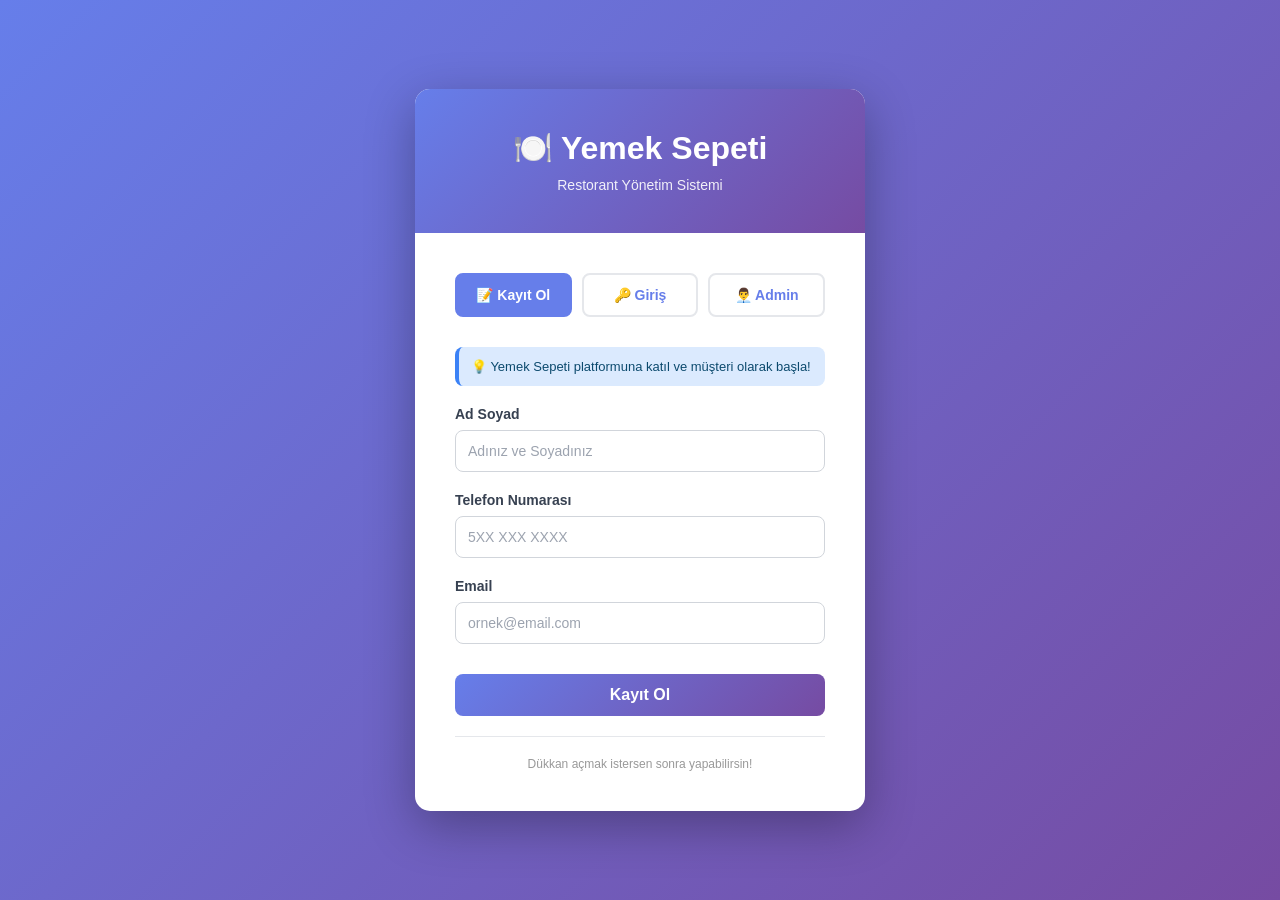
==== login.html @ ad3f0ec7 "çok şey değişti" ====
<!DOCTYPE html>
<html lang="tr">
<head>
    <meta charset="UTF-8">
    <meta name="viewport" content="width=device-width, initial-scale=1.0">
    <title>Giriş Yap - Yemek Sepeti</title>
    <style>
        * {
            margin: 0;
            padding: 0;
            box-sizing: border-box;
        }

        body {
            font-family: 'Segoe UI', Tahoma, Geneva, Verdana, sans-serif;
            background: linear-gradient(135deg, #667eea 0%, #764ba2 100%);
            min-height: 100vh;
            display: flex;
            align-items: center;
            justify-content: center;
        }

        .login-container {
            background: white;
            border-radius: 15px;
            box-shadow: 0 15px 50px rgba(0, 0, 0, 0.3);
            width: 90%;
            max-width: 450px;
            overflow: hidden;
        }

        .login-header {
            background: linear-gradient(135deg, #667eea 0%, #764ba2 100%);
            color: white;
            text-align: center;
            padding: 40px 20px;
        }

        .login-header h1 {
            font-size: 32px;
            margin-bottom: 10px;
        }

        .login-header p {
            font-size: 14px;
            opacity: 0.9;
        }

        .login-content {
            padding: 40px;
        }

        .tab-buttons {
            display: flex;
            gap: 10px;
            margin-bottom: 30px;
        }

        .tab-btn {
            flex: 1;
            padding: 12px;
            border: 2px solid #e5e7eb;
            background: white;
            color: #667eea;
            cursor: pointer;
            border-radius: 8px;
            font-weight: 600;
            transition: all 0.3s ease;
            font-size: 14px;
        }

        .tab-btn.active {
            background: #667eea;
            color: white;
            border-color: #667eea;
        }

        .tab-btn:hover {
            border-color: #667eea;
        }

        .tab-content {
            display: none;
        }

        .tab-content.active {
            display: block;
            animation: slideIn 0.3s ease;
        }

        @keyframes slideIn {
            from {
                opacity: 0;
                transform: translateY(10px);
            }
            to {
                opacity: 1;
                transform: translateY(0);
            }
        }

        .form-group {
            margin-bottom: 20px;
        }

        .form-group label {
            display: block;
            font-weight: 600;
            color: #374151;
            margin-bottom: 8px;
            font-size: 14px;
        }

        .form-group input {
            width: 100%;
            padding: 12px;
            border: 1px solid #d1d5db;
            border-radius: 8px;
            font-size: 14px;
            transition: all 0.3s ease;
            font-family: inherit;
        }

        .form-group input:focus {
            outline: none;
            border-color: #667eea;
            box-shadow: 0 0 0 3px rgba(102, 126, 234, 0.1);
        }

        .form-group input::placeholder {
            color: #9ca3af;
        }

        .submit-btn {
            width: 100%;
            padding: 12px;
            background: linear-gradient(135deg, #667eea 0%, #764ba2 100%);
            color: white;
            border: none;
            border-radius: 8px;
            font-size: 16px;
            font-weight: 600;
            cursor: pointer;
            transition: all 0.3s ease;
            margin-top: 10px;
        }

        .submit-btn:hover {
            transform: translateY(-2px);
            box-shadow: 0 5px 20px rgba(102, 126, 234, 0.4);
        }

        .submit-btn:active {
            transform: translateY(0);
        }

        .error {
            background: #fee2e2;
            color: #991b1b;
            padding: 12px;
            border-radius: 8px;
            margin-bottom: 20px;
            font-size: 13px;
            border-left: 4px solid #ef4444;
            display: none;
        }

        .error.show {
            display: block;
        }

        .success {
            background: #dcfce7;
            color: #15803d;
            padding: 12px;
            border-radius: 8px;
            margin-bottom: 20px;
            font-size: 13px;
            border-left: 4px solid #10b981;
            display: none;
        }

        .success.show {
            display: block;
        }

        .admin-hint {
            background: #fef3c7;
            padding: 12px;
            border-radius: 8px;
            font-size: 13px;
            color: #92400e;
            margin-bottom: 20px;
            border-left: 4px solid #f59e0b;
        }

        .info-box {
            background: #dbeafe;
            padding: 12px;
            border-radius: 8px;
            font-size: 13px;
            color: #0c4a6e;
            margin-bottom: 20px;
            border-left: 4px solid #3b82f6;
        }

        .info-box code {
            background: #e0eeff;
            padding: 2px 6px;
            border-radius: 3px;
            font-family: monospace;
        }

        .password-toggle {
            position: relative;
        }

        .password-toggle input {
            padding-right: 40px;
        }

        .toggle-eye {
            position: absolute;
            right: 12px;
            top: 38px;
            cursor: pointer;
            color: #999;
            font-size: 18px;
            user-select: none;
        }

        .loading {
            display: none;
            text-align: center;
            margin: 20px 0;
        }

        .spinner {
            border: 3px solid #f3f4f6;
            border-top: 3px solid #667eea;
            border-radius: 50%;
            width: 30px;
            height: 30px;
            animation: spin 1s linear infinite;
            margin: 0 auto;
        }

        @keyframes spin {
            0% { transform: rotate(0deg); }
            100% { transform: rotate(360deg); }
        }

        .footer {
            text-align: center;
            padding-top: 20px;
            border-top: 1px solid #e5e7eb;
            font-size: 12px;
            color: #999;
            margin-top: 20px;
        }
    </style>
</head>
<body>
    <div class="login-container">
        <div class="login-header">
            <h1>🍽️ Yemek Sepeti</h1>
            <p>Restorant Yönetim Sistemi</p>
        </div>

        <div class="login-content">
            <div class="tab-buttons">
                <button class="tab-btn active" onclick="switchTab('signup')">📝 Kayıt Ol</button>
                <button class="tab-btn" onclick="switchTab('login')">🔑 Giriş</button>
                <button class="tab-btn" onclick="switchTab('admin')">👨‍💼 Admin</button>
            </div>

            <!-- KAYIT OL -->
            <div id="signup" class="tab-content active">
                <div id="signupError" class="error"></div>
                <div id="signupSuccess" class="success"></div>

                <div class="info-box">
                    💡 Yemek Sepeti platformuna katıl ve müşteri olarak başla!
                </div>

                <form onsubmit="handleSignup(event)">
                    <div class="form-group">
                        <label>Ad Soyad</label>
                        <input type="text" id="signupName" placeholder="Adınız ve Soyadınız" required>
                    </div>

                    <div class="form-group">
                        <label>Telefon Numarası</label>
                        <input type="tel" id="signupPhone" placeholder="5XX XXX XXXX" required>
                    </div>

                    <div class="form-group">
                        <label>Email</label>
                        <input type="email" id="signupEmail" placeholder="ornek@email.com" required>
                    </div>

                    <button type="submit" class="submit-btn">Kayıt Ol</button>
                </form>

                <div class="footer">
                    Dükkan açmak istersen sonra yapabilirsin!
                </div>
            </div>

            <!-- GİRİŞ YAP -->
            <div id="login" class="tab-content">
                <div id="customerError" class="error"></div>
                <div id="customerSuccess" class="success"></div>

                <div class="info-box">
                    💡 Yemek Sepeti platformuna katıl ve müşteri olarak başla!
                </div>

                <form onsubmit="handleCustomerSignup(event)">
                    <div class="form-group">
                        <label>Ad Soyad</label>
                        <input type="text" id="customerName" placeholder="Adınız ve Soyadınız" required>
                    </div>

                    <div class="form-group">
                        <label>Telefon Numarası</label>
                        <input type="tel" id="customerPhone" placeholder="5XX XXX XXXX" required>
                    </div>

                    <div class="form-group">
                        <label>Email</label>
                        <input type="email" id="customerEmail" placeholder="ornek@email.com" required>
                    </div>

                    <button type="submit" class="submit-btn">Kayıt Ol</button>
                </form>

                <div class="footer">
                    Dükkan açmak istersen sonra yapabilirsin!
                </div>
            </div>

            <!-- GİRİŞ YAP -->
            <div id="login" class="tab-content">
                <div id="loginError" class="error"></div>

                <div class="info-box">
                    💡 Hesabınızla giriş yapın
                </div>

                <form onsubmit="handleLogin(event)">
                    <div class="form-group">
                        <label>Email</label>
                        <input type="email" id="loginEmail" placeholder="ornek@email.com" required>
                    </div>

                    <div class="form-group">
                        <label>Telefon Numarası</label>
                        <input type="tel" id="loginPhone" placeholder="5XX XXX XXXX" required>
                    </div>

                    <button type="submit" class="submit-btn">Giriş Yap</button>
                </form>

                <div class="footer">
                    Hesabın yok mu? Yukarıdan kayıt ol
                </div>
            </div>

            <!-- ADMIN GİRİŞİ -->
            <div id="admin" class="tab-content">
                <div id="adminError" class="error"></div>

                <div class="info-box">
                    💡 <strong>Admin Giriş Bilgileri</strong><br>
                    Kullanıcı Adı: <code>admin</code><br>
                    Şifre: <code>admin</code>
                </div>

                <form onsubmit="handleAdminLogin(event)">
                    <div class="form-group">
                        <label>Kullanıcı Adı</label>
                        <input type="text" id="adminUsername" placeholder="admin" required>
                    </div>

                    <div class="form-group">
                        <label>Şifre</label>
                        <input type="password" id="adminPassword" placeholder="••••••" required>
                    </div>

                    <button type="submit" class="submit-btn">Admin Girişi</button>
                </form>

                <div class="footer">
                    Yönetim paneline gir
                </div>
            </div>
        </div>
    </div>

    <script>
        // Tab değiştirme
        function switchTab(tab) {
            document.querySelectorAll('.tab-content').forEach(el => el.classList.remove('active'));
            document.querySelectorAll('.tab-btn').forEach(el => el.classList.remove('active'));
            
            document.getElementById(tab).classList.add('active');
            event.target.classList.add('active');
        }

        // Şifre görünürlüğü
        function togglePasswordVisibility(fieldId) {
            const field = document.getElementById(fieldId);
            if (field.type === 'password') {
                field.type = 'text';
            } else {
                field.type = 'password';
            }
        }

        // Müşteri Kayıt
        function handleCustomerSignup(event) {
            event.preventDefault();
            
            const name = document.getElementById('customerName').value;
            const phone = document.getElementById('customerPhone').value;
            const email = document.getElementById('customerEmail').value;

            if (phone.length < 10) {
                showError('customerError', 'Lütfen geçerli bir telefon numarası girin!');
                return;
            }

            // Mevcut kullanıcıları kontrol et
            const users = JSON.parse(localStorage.getItem('users') || '[]');
            if (users.some(u => u.email === email && u.phone === phone)) {
                showError('customerError', 'Bu email ve telefon kombinasyonu zaten kayıtlı!');
                return;
            }

            // Yeni kullanıcı oluştur
            const user = {
                id: Date.now(),
                name,
                phone,
                email,
                isShopOwner: false,
                shopData: null,
                createdAt: new Date().toLocaleString('tr-TR')
            };

            users.push(user);
            localStorage.setItem('users', JSON.stringify(users));
            localStorage.setItem('currentUser', JSON.stringify(user));
            localStorage.setItem('isLoggedIn', 'true');

            showSuccess('customerSuccess', '✅ Kayıt başarılı! Yönlendiriliyorsunuz...');
            
            setTimeout(() => {
                window.location.href = 'index.html';
            }, 1500);
        }

        // Admin Girişi
        function handleAdminLogin(event) {
            event.preventDefault();
            
            const username = document.getElementById('adminUsername').value;
            const password = document.getElementById('adminPassword').value;

            // Demo admin credentials
            const ADMIN_USERNAME = 'yönetici';
            const ADMIN_PASSWORD = 'yönetici';

            if (username === ADMIN_USERNAME && password === ADMIN_PASSWORD) {
                // Admin girişi başarılı
                const admin = {
                    id: 'ADMIN-' + Date.now(),
                    name: 'Yönetici',
                    username: username,
                    isAdmin: true,
                    loginTime: new Date().toLocaleString('tr-TR')
                };

                localStorage.setItem('currentUser', JSON.stringify(admin));
                localStorage.setItem('isLoggedIn', 'true');

                showSuccess('adminSuccess', '✅ Giriş başarılı! Yönlendiriliyorsunuz...');
                document.getElementById('adminError').innerHTML = '';
                
                setTimeout(() => {
                    window.location.href = 'index.html';
                }, 1500);
            } else {
                showError('adminError', '❌ Kullanıcı adı veya şifre yanlış!');
            }
        }

        // Giriş Yap
        function handleLogin(event) {
            event.preventDefault();
            
            const email = document.getElementById('loginEmail').value;
            const phone = document.getElementById('loginPhone').value;

            const users = JSON.parse(localStorage.getItem('users') || '[]');
            const user = users.find(u => u.email === email && u.phone === phone);

            if (!user) {
                showError('loginError', '❌ Email veya telefon yanlış!');
                return;
            }

            localStorage.setItem('currentUser', JSON.stringify(user));
            localStorage.setItem('isLoggedIn', 'true');
            localStorage.setItem('userRole', 'customer');

            showSuccess('loginSuccess', '✅ Giriş başarılı! Yönlendiriliyorsunuz...');
            document.getElementById('loginError').innerHTML = '';
            
            setTimeout(() => {
                window.location.href = 'index.html';
            }, 1500);
        }

        // Admin Girişi
        function handleAdminLogin(event) {
            event.preventDefault();
            
            const username = document.getElementById('adminUsername').value;
            const password = document.getElementById('adminPassword').value;

            // Admin kimlik bilgileri
            const ADMIN_USERNAME = 'admin';
            const ADMIN_PASSWORD = 'admin';

            if (username === ADMIN_USERNAME && password === ADMIN_PASSWORD) {
                const admin = {
                    id: 'ADMIN-' + Date.now(),
                    name: 'Sistem Yöneticisi',
                    username: username,
                    isAdmin: true
                };

                localStorage.setItem('currentUser', JSON.stringify(admin));
                localStorage.setItem('isLoggedIn', 'true');
                localStorage.setItem('userRole', 'admin');

                showSuccess('adminSuccess', '✅ Admin girişi başarılı! Yönlendiriliyorsunuz...');
                document.getElementById('adminError').innerHTML = '';
                
                setTimeout(() => {
                    window.location.href = 'index.html';
                }, 1500);
            } else {
                showError('adminError', '❌ Kullanıcı adı veya şifre yanlış!');
            }
        }

        // Hata göster
        function showError(elementId, message) {
            const errorEl = document.getElementById(elementId);
            errorEl.textContent = message;
            errorEl.classList.add('show');

            setTimeout(() => {
                errorEl.classList.remove('show');
            }, 5000);
        }

        // Başarı göster
        function showSuccess(elementId, message) {
            const successEl = document.getElementById(elementId);
            if (successEl) {
                successEl.textContent = message;
                successEl.classList.add('show');
            }
        }

        // Sayfa yüklendiğinde, eğer zaten login olduysa index.html'e yönlendir
        window.addEventListener('load', () => {
            if (localStorage.getItem('isLoggedIn') === 'true') {
                window.location.href = 'index.html';
            }
        });
    </script>
</body>
</html>
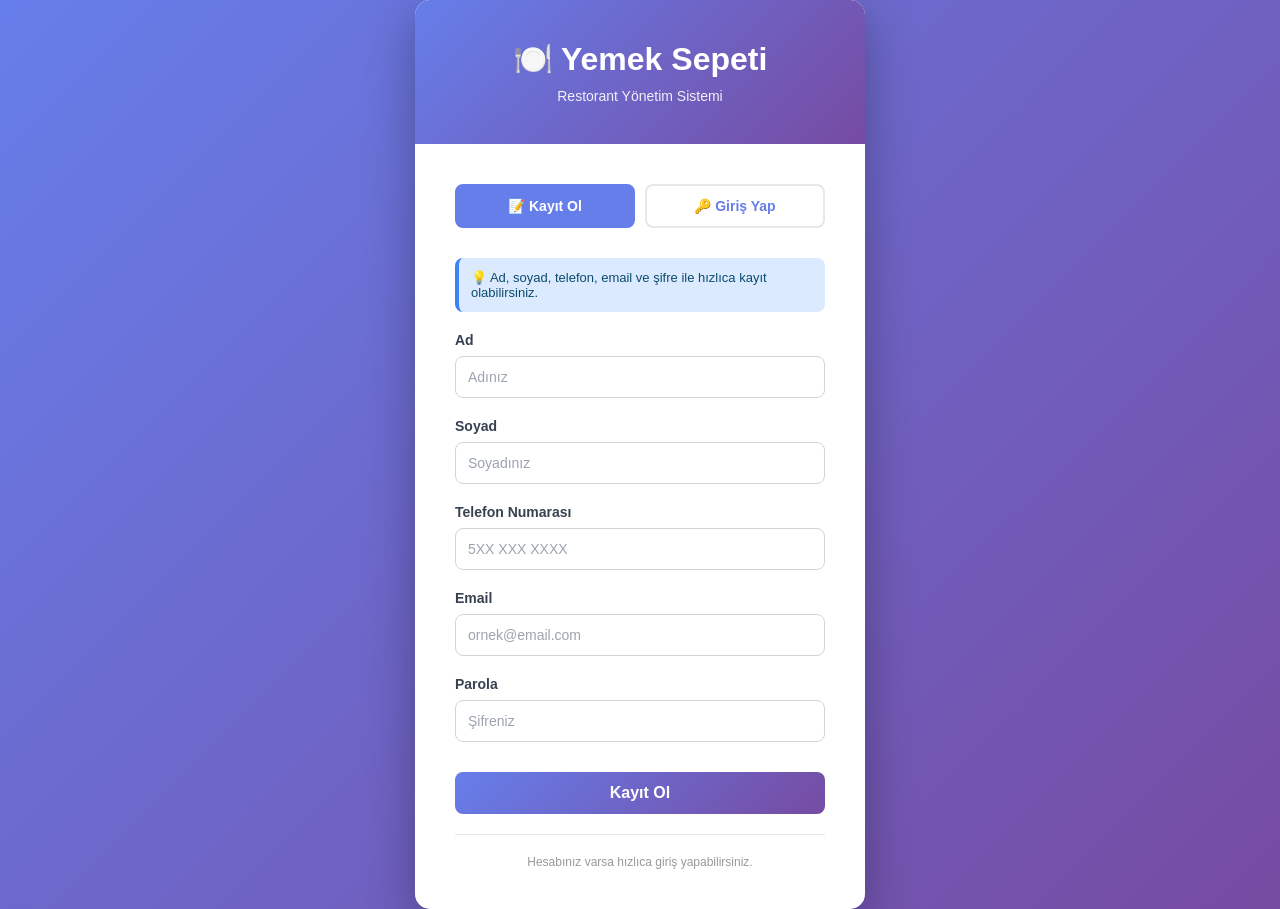
==== commit a646500b: "giriş katıl yeri gücnelelndi admin eklendi" ====
--- a/login.html
+++ b/login.html
@@ -269,9 +269,8 @@
 
         <div class="login-content">
             <div class="tab-buttons">
-                <button class="tab-btn active" onclick="switchTab('signup')">📝 Kayıt Ol</button>
-                <button class="tab-btn" onclick="switchTab('login')">🔑 Giriş</button>
-                <button class="tab-btn" onclick="switchTab('admin')">👨‍💼 Admin</button>
+                <button class="tab-btn active" onclick="switchTab('signup', event)">📝 Kayıt Ol</button>
+                <button class="tab-btn" onclick="switchTab('login', event)">🔑 Giriş Yap</button>
             </div>
 
             <!-- KAYIT OL -->
@@ -280,13 +279,18 @@
                 <div id="signupSuccess" class="success"></div>
 
                 <div class="info-box">
-                    💡 Yemek Sepeti platformuna katıl ve müşteri olarak başla!
+                    💡 Ad, soyad, telefon, email ve şifre ile hızlıca kayıt olabilirsiniz.
                 </div>
 
                 <form onsubmit="handleSignup(event)">
                     <div class="form-group">
-                        <label>Ad Soyad</label>
-                        <input type="text" id="signupName" placeholder="Adınız ve Soyadınız" required>
+                        <label>Ad</label>
+                        <input type="text" id="signupFirstName" placeholder="Adınız" required>
+                    </div>
+
+                    <div class="form-group">
+                        <label>Soyad</label>
+                        <input type="text" id="signupLastName" placeholder="Soyadınız" required>
                     </div>
 
                     <div class="form-group">
@@ -299,151 +303,89 @@
                         <input type="email" id="signupEmail" placeholder="ornek@email.com" required>
                     </div>
 
+                    <div class="form-group">
+                        <label>Parola</label>
+                        <input type="password" id="signupPassword" placeholder="Şifreniz" required>
+                    </div>
+
                     <button type="submit" class="submit-btn">Kayıt Ol</button>
                 </form>
 
                 <div class="footer">
-                    Dükkan açmak istersen sonra yapabilirsin!
-                </div>
-            </div>
-
-            <!-- GİRİŞ YAP -->
-            <div id="login" class="tab-content">
-                <div id="customerError" class="error"></div>
-                <div id="customerSuccess" class="success"></div>
-
-                <div class="info-box">
-                    💡 Yemek Sepeti platformuna katıl ve müşteri olarak başla!
-                </div>
-
-                <form onsubmit="handleCustomerSignup(event)">
-                    <div class="form-group">
-                        <label>Ad Soyad</label>
-                        <input type="text" id="customerName" placeholder="Adınız ve Soyadınız" required>
-                    </div>
-
-                    <div class="form-group">
-                        <label>Telefon Numarası</label>
-                        <input type="tel" id="customerPhone" placeholder="5XX XXX XXXX" required>
-                    </div>
-
-                    <div class="form-group">
-                        <label>Email</label>
-                        <input type="email" id="customerEmail" placeholder="ornek@email.com" required>
-                    </div>
-
-                    <button type="submit" class="submit-btn">Kayıt Ol</button>
-                </form>
-
-                <div class="footer">
-                    Dükkan açmak istersen sonra yapabilirsin!
+                    Hesabınız varsa hızlıca giriş yapabilirsiniz.
                 </div>
             </div>
 
             <!-- GİRİŞ YAP -->
             <div id="login" class="tab-content">
                 <div id="loginError" class="error"></div>
+                <div id="loginSuccess" class="success"></div>
 
                 <div class="info-box">
-                    💡 Hesabınızla giriş yapın
+                    💡 Müşteri veya yönetici hesabınızla giriş yapabilirsiniz. Yönetici için kullanıcı adı ve parola: yönetici / yönetici
                 </div>
 
                 <form onsubmit="handleLogin(event)">
                     <div class="form-group">
-                        <label>Email</label>
-                        <input type="email" id="loginEmail" placeholder="ornek@email.com" required>
-                    </div>
-
-                    <div class="form-group">
-                        <label>Telefon Numarası</label>
-                        <input type="tel" id="loginPhone" placeholder="5XX XXX XXXX" required>
+                        <label>Kullanıcı adı, Email veya Telefon</label>
+                        <input type="text" id="loginIdentifier" placeholder="Email / Telefon / Kullanıcı adı" required>
+                    </div>
+
+                    <div class="form-group">
+                        <label>Parola</label>
+                        <input type="password" id="loginPassword" placeholder="Şifreniz" required>
                     </div>
 
                     <button type="submit" class="submit-btn">Giriş Yap</button>
                 </form>
 
                 <div class="footer">
-                    Hesabın yok mu? Yukarıdan kayıt ol
-                </div>
-            </div>
-
-            <!-- ADMIN GİRİŞİ -->
-            <div id="admin" class="tab-content">
-                <div id="adminError" class="error"></div>
-
-                <div class="info-box">
-                    💡 <strong>Admin Giriş Bilgileri</strong><br>
-                    Kullanıcı Adı: <code>admin</code><br>
-                    Şifre: <code>admin</code>
-                </div>
-
-                <form onsubmit="handleAdminLogin(event)">
-                    <div class="form-group">
-                        <label>Kullanıcı Adı</label>
-                        <input type="text" id="adminUsername" placeholder="admin" required>
-                    </div>
-
-                    <div class="form-group">
-                        <label>Şifre</label>
-                        <input type="password" id="adminPassword" placeholder="••••••" required>
-                    </div>
-
-                    <button type="submit" class="submit-btn">Admin Girişi</button>
-                </form>
-
-                <div class="footer">
-                    Yönetim paneline gir
+                    Yeni misiniz? Üstteki kayıt bölümünden hemen başlayabilirsiniz.
                 </div>
             </div>
         </div>
-    </div>
 
     <script>
-        // Tab değiştirme
-        function switchTab(tab) {
+        function switchTab(tab, event) {
             document.querySelectorAll('.tab-content').forEach(el => el.classList.remove('active'));
             document.querySelectorAll('.tab-btn').forEach(el => el.classList.remove('active'));
-            
+
             document.getElementById(tab).classList.add('active');
             event.target.classList.add('active');
         }
 
-        // Şifre görünürlüğü
-        function togglePasswordVisibility(fieldId) {
-            const field = document.getElementById(fieldId);
-            if (field.type === 'password') {
-                field.type = 'text';
-            } else {
-                field.type = 'password';
-            }
-        }
-
-        // Müşteri Kayıt
-        function handleCustomerSignup(event) {
+        function handleSignup(event) {
             event.preventDefault();
-            
-            const name = document.getElementById('customerName').value;
-            const phone = document.getElementById('customerPhone').value;
-            const email = document.getElementById('customerEmail').value;
+
+            const firstName = document.getElementById('signupFirstName').value.trim();
+            const lastName = document.getElementById('signupLastName').value.trim();
+            const phone = document.getElementById('signupPhone').value.trim();
+            const email = document.getElementById('signupEmail').value.trim().toLowerCase();
+            const password = document.getElementById('signupPassword').value;
 
             if (phone.length < 10) {
-                showError('customerError', 'Lütfen geçerli bir telefon numarası girin!');
+                showError('signupError', 'Lütfen geçerli bir telefon numarası girin!');
                 return;
             }
-
-            // Mevcut kullanıcıları kontrol et
+            if (password.length < 6) {
+                showError('signupError', 'Parola en az 6 karakter olmalıdır.');
+                return;
+            }
+
             const users = JSON.parse(localStorage.getItem('users') || '[]');
-            if (users.some(u => u.email === email && u.phone === phone)) {
-                showError('customerError', 'Bu email ve telefon kombinasyonu zaten kayıtlı!');
+            if (users.some(u => u.email === email || u.phone === phone)) {
+                showError('signupError', 'Bu email veya telefon zaten kayıtlı.');
                 return;
             }
 
-            // Yeni kullanıcı oluştur
             const user = {
                 id: Date.now(),
-                name,
+                firstName,
+                lastName,
+                name: firstName + ' ' + lastName,
                 phone,
                 email,
+                password,
                 isShopOwner: false,
                 shopData: null,
                 createdAt: new Date().toLocaleString('tr-TR')
@@ -453,61 +395,49 @@
             localStorage.setItem('users', JSON.stringify(users));
             localStorage.setItem('currentUser', JSON.stringify(user));
             localStorage.setItem('isLoggedIn', 'true');
-
-            showSuccess('customerSuccess', '✅ Kayıt başarılı! Yönlendiriliyorsunuz...');
-            
+            localStorage.setItem('userRole', 'customer');
+
+            showSuccess('signupSuccess', '✅ Kayıt başarılı! Yönlendiriliyorsunuz...');
             setTimeout(() => {
                 window.location.href = 'index.html';
-            }, 1500);
-        }
-
-        // Admin Girişi
-        function handleAdminLogin(event) {
+            }, 1200);
+        }
+
+        function handleLogin(event) {
             event.preventDefault();
-            
-            const username = document.getElementById('adminUsername').value;
-            const password = document.getElementById('adminPassword').value;
-
-            // Demo admin credentials
+
+            const identifier = document.getElementById('loginIdentifier').value.trim();
+            const password = document.getElementById('loginPassword').value;
             const ADMIN_USERNAME = 'yönetici';
             const ADMIN_PASSWORD = 'yönetici';
 
-            if (username === ADMIN_USERNAME && password === ADMIN_PASSWORD) {
-                // Admin girişi başarılı
+            if (identifier === ADMIN_USERNAME && password === ADMIN_PASSWORD) {
                 const admin = {
                     id: 'ADMIN-' + Date.now(),
                     name: 'Yönetici',
-                    username: username,
-                    isAdmin: true,
-                    loginTime: new Date().toLocaleString('tr-TR')
+                    username: ADMIN_USERNAME,
+                    isAdmin: true
                 };
 
                 localStorage.setItem('currentUser', JSON.stringify(admin));
                 localStorage.setItem('isLoggedIn', 'true');
-
-                showSuccess('adminSuccess', '✅ Giriş başarılı! Yönlendiriliyorsunuz...');
-                document.getElementById('adminError').innerHTML = '';
-                
+                localStorage.setItem('userRole', 'admin');
+
+                showSuccess('loginSuccess', '✅ Yönetici girişi başarılı! Yönlendiriliyorsunuz...');
                 setTimeout(() => {
                     window.location.href = 'index.html';
-                }, 1500);
-            } else {
-                showError('adminError', '❌ Kullanıcı adı veya şifre yanlış!');
-            }
-        }
-
-        // Giriş Yap
-        function handleLogin(event) {
-            event.preventDefault();
-            
-            const email = document.getElementById('loginEmail').value;
-            const phone = document.getElementById('loginPhone').value;
+                }, 1200);
+                return;
+            }
 
             const users = JSON.parse(localStorage.getItem('users') || '[]');
-            const user = users.find(u => u.email === email && u.phone === phone);
+            const user = users.find(u =>
+                (u.email === identifier.toLowerCase() || u.phone === identifier || u.name.toLowerCase() === identifier.toLowerCase())
+                && u.password === password
+            );
 
             if (!user) {
-                showError('loginError', '❌ Email veya telefon yanlış!');
+                showError('loginError', '❌ Email, telefon veya parola yanlış!');
                 return;
             }
 
@@ -516,68 +446,27 @@
             localStorage.setItem('userRole', 'customer');
 
             showSuccess('loginSuccess', '✅ Giriş başarılı! Yönlendiriliyorsunuz...');
-            document.getElementById('loginError').innerHTML = '';
-            
             setTimeout(() => {
                 window.location.href = 'index.html';
-            }, 1500);
-        }
-
-        // Admin Girişi
-        function handleAdminLogin(event) {
-            event.preventDefault();
-            
-            const username = document.getElementById('adminUsername').value;
-            const password = document.getElementById('adminPassword').value;
-
-            // Admin kimlik bilgileri
-            const ADMIN_USERNAME = 'admin';
-            const ADMIN_PASSWORD = 'admin';
-
-            if (username === ADMIN_USERNAME && password === ADMIN_PASSWORD) {
-                const admin = {
-                    id: 'ADMIN-' + Date.now(),
-                    name: 'Sistem Yöneticisi',
-                    username: username,
-                    isAdmin: true
-                };
-
-                localStorage.setItem('currentUser', JSON.stringify(admin));
-                localStorage.setItem('isLoggedIn', 'true');
-                localStorage.setItem('userRole', 'admin');
-
-                showSuccess('adminSuccess', '✅ Admin girişi başarılı! Yönlendiriliyorsunuz...');
-                document.getElementById('adminError').innerHTML = '';
-                
-                setTimeout(() => {
-                    window.location.href = 'index.html';
-                }, 1500);
-            } else {
-                showError('adminError', '❌ Kullanıcı adı veya şifre yanlış!');
-            }
-        }
-
-        // Hata göster
+            }, 1200);
+        }
+
         function showError(elementId, message) {
             const errorEl = document.getElementById(elementId);
+            if (!errorEl) return;
             errorEl.textContent = message;
             errorEl.classList.add('show');
-
-            setTimeout(() => {
-                errorEl.classList.remove('show');
-            }, 5000);
-        }
-
-        // Başarı göster
+            setTimeout(() => errorEl.classList.remove('show'), 5000);
+        }
+
         function showSuccess(elementId, message) {
             const successEl = document.getElementById(elementId);
-            if (successEl) {
-                successEl.textContent = message;
-                successEl.classList.add('show');
-            }
-        }
-
-        // Sayfa yüklendiğinde, eğer zaten login olduysa index.html'e yönlendir
+            if (!successEl) return;
+            successEl.textContent = message;
+            successEl.classList.add('show');
+            setTimeout(() => successEl.classList.remove('show'), 5000);
+        }
+
         window.addEventListener('load', () => {
             if (localStorage.getItem('isLoggedIn') === 'true') {
                 window.location.href = 'index.html';
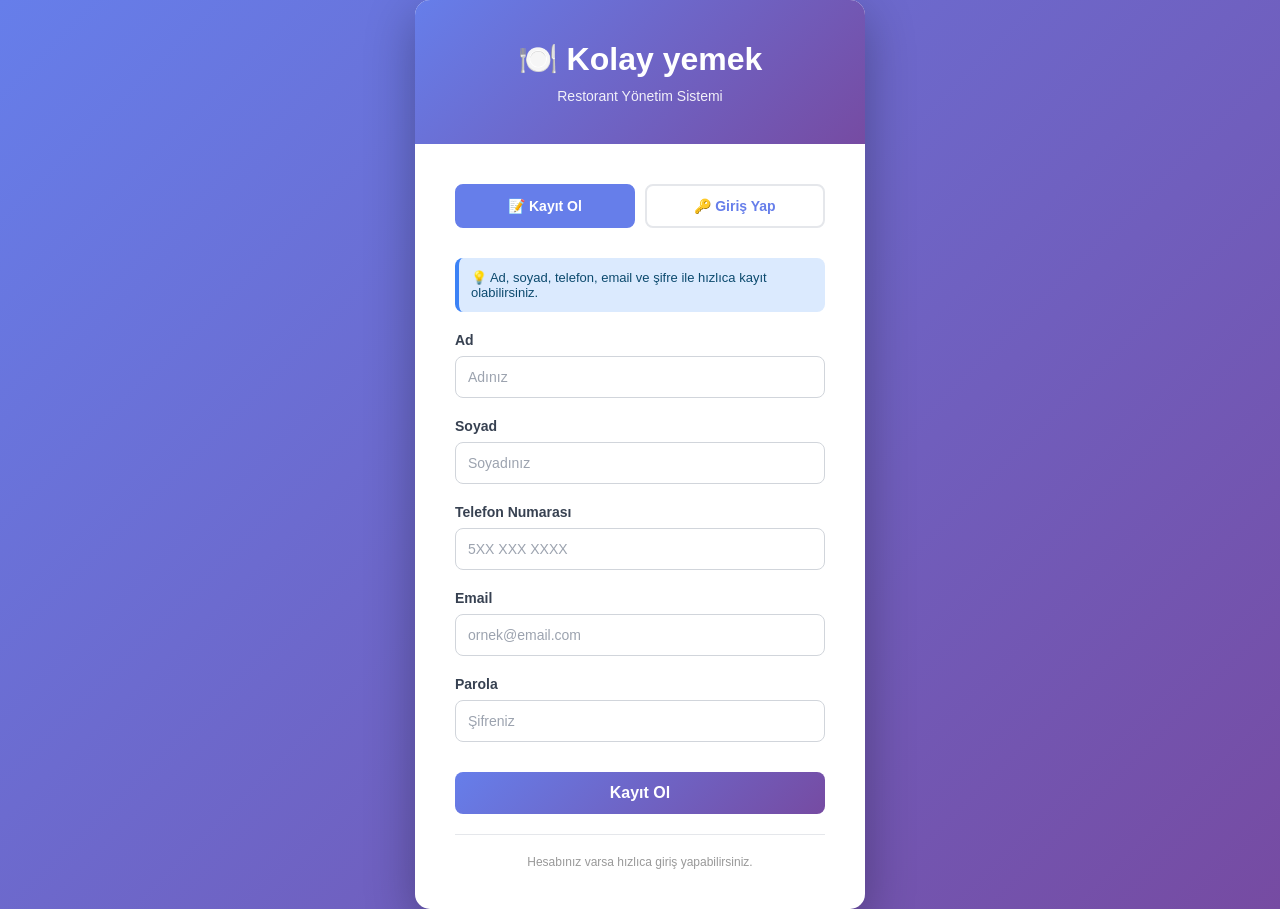
==== commit 0efa1551: "sipraiş ver güncellendi" ====
--- a/login.html
+++ b/login.html
@@ -263,7 +263,7 @@
 <body>
     <div class="login-container">
         <div class="login-header">
-            <h1>🍽️ Yemek Sepeti</h1>
+            <h1>🍽️ Kolay yemek</h1>
             <p>Restorant Yönetim Sistemi</p>
         </div>
 
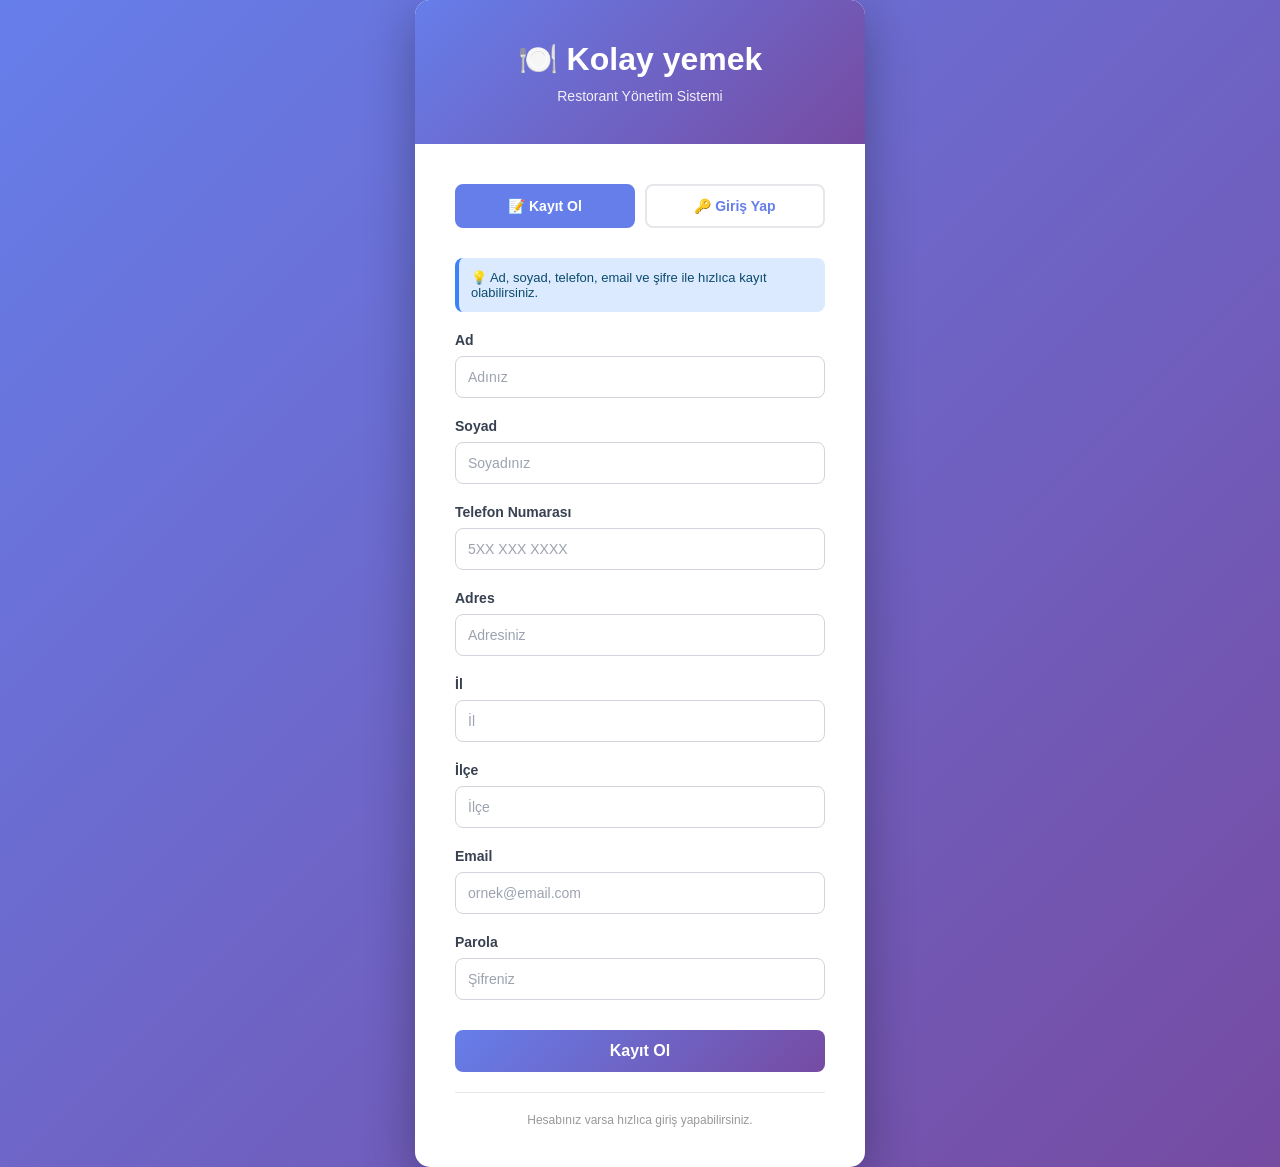
==== commit 99f07e90: "adres ve ödeme yerini güncelledim" ====
--- a/login.html
+++ b/login.html
@@ -299,6 +299,21 @@
                     </div>
 
                     <div class="form-group">
+                        <label>Adres</label>
+                        <input type="text" id="signupAddress" placeholder="Adresiniz" required>
+                    </div>
+
+                    <div class="form-group">
+                        <label>İl</label>
+                        <input type="text" id="signupCity" placeholder="İl" required>
+                    </div>
+
+                    <div class="form-group">
+                        <label>İlçe</label>
+                        <input type="text" id="signupDistrict" placeholder="İlçe" required>
+                    </div>
+
+                    <div class="form-group">
                         <label>Email</label>
                         <input type="email" id="signupEmail" placeholder="ornek@email.com" required>
                     </div>
@@ -360,11 +375,18 @@
             const firstName = document.getElementById('signupFirstName').value.trim();
             const lastName = document.getElementById('signupLastName').value.trim();
             const phone = document.getElementById('signupPhone').value.trim();
+            const address = document.getElementById('signupAddress').value.trim();
+            const city = document.getElementById('signupCity').value.trim();
+            const district = document.getElementById('signupDistrict').value.trim();
             const email = document.getElementById('signupEmail').value.trim().toLowerCase();
             const password = document.getElementById('signupPassword').value;
 
             if (phone.length < 10) {
                 showError('signupError', 'Lütfen geçerli bir telefon numarası girin!');
+                return;
+            }
+            if (!address || !city || !district) {
+                showError('signupError', 'Lütfen adres bilgilerini eksiksiz girin!');
                 return;
             }
             if (password.length < 6) {
@@ -384,6 +406,9 @@
                 lastName,
                 name: firstName + ' ' + lastName,
                 phone,
+                address,
+                city,
+                district,
                 email,
                 password,
                 isShopOwner: false,
